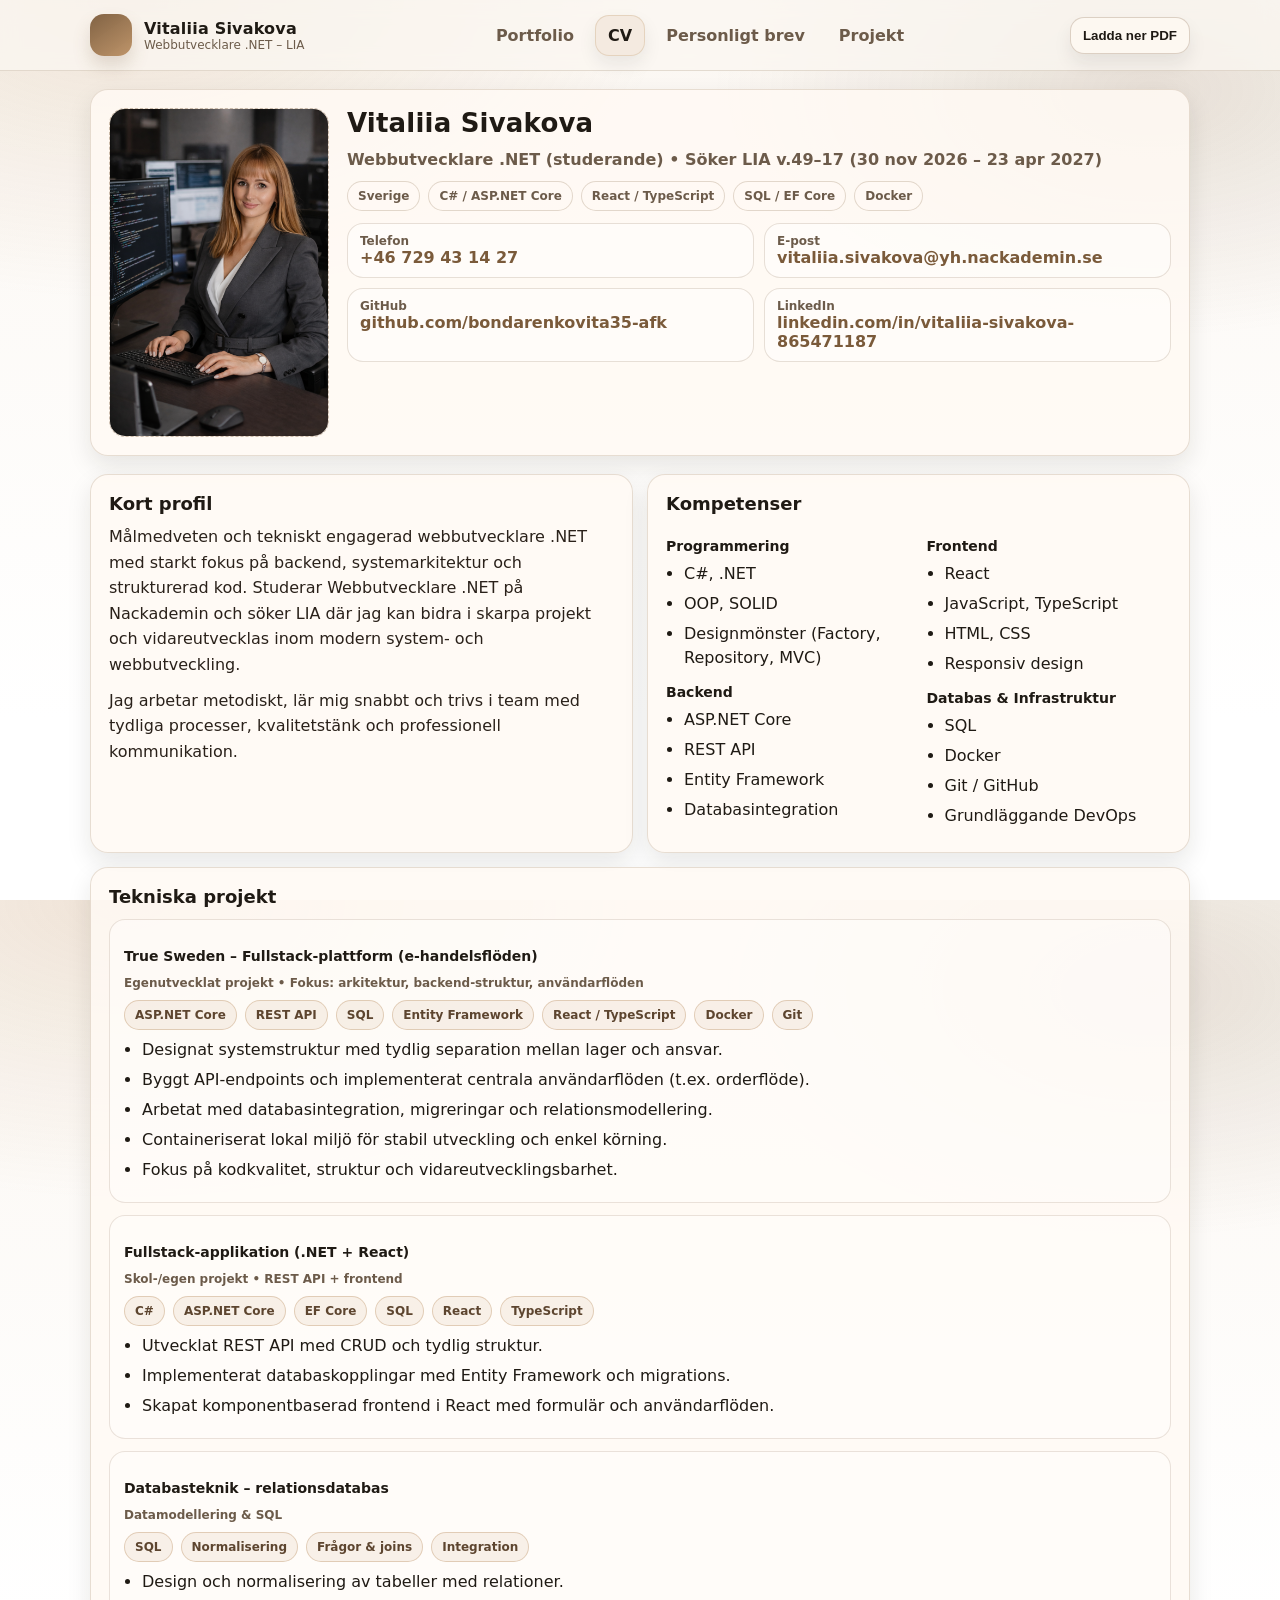
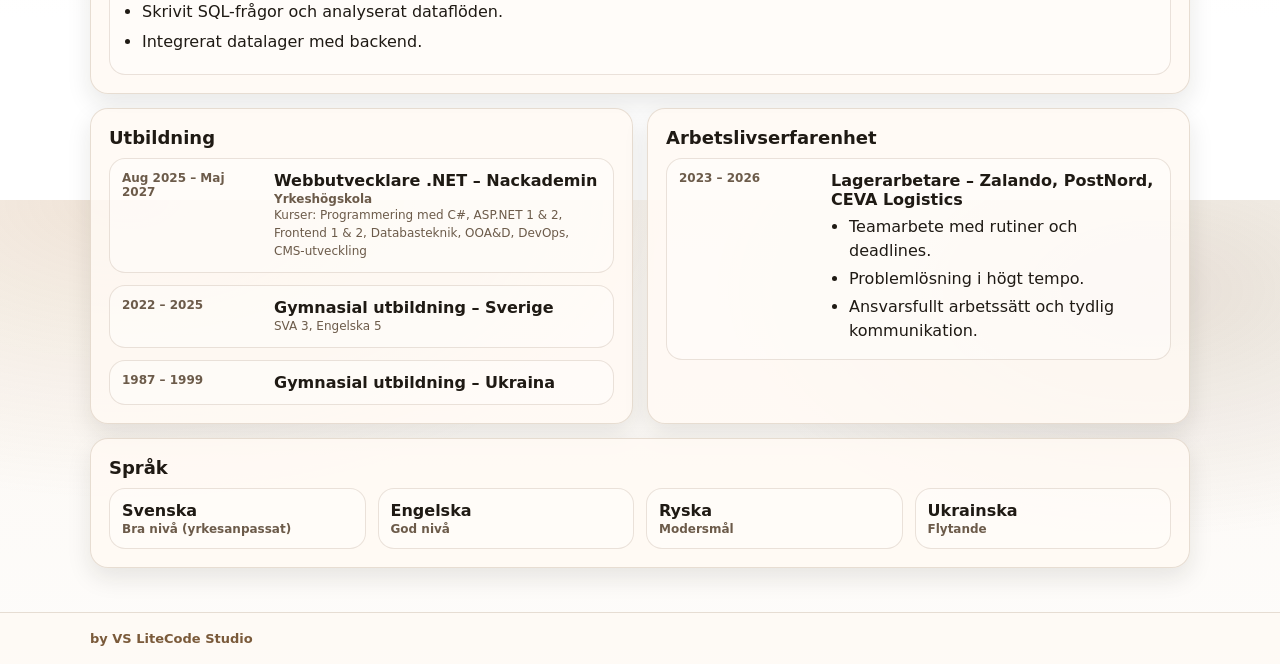
==== html/cv.html @ ac1c5d1e "First commit" ====
<!doctype html>
<html lang="sv">

<head>
  <meta charset="utf-8" />
  <meta name="viewport" content="width=device-width,initial-scale=1" />
  <title>CV – Vitaliia Sivakova</title>
  <link rel="stylesheet" href="../css/styles.css" />
  <meta name="theme-color" content="#7a5a3a" />
</head>

<body>
  <header class="topbar">
    <div class="container topbar__inner">
      <div class="brand">
        <div class="brand__mark" aria-hidden="true"></div>
        <div class="brand__text">
          <div class="brand__title">Vitaliia Sivakova</div>
          <div class="brand__subtitle">Webbutvecklare .NET – LIA</div>
        </div>
      </div>

      <nav class="tabs" aria-label="Sidor">
        <a class="tab" href="../index.html">Portfolio</a>
        <a class="tab tab--active" href="./cv.html" aria-current="page">CV</a>
        <a class="tab" href="./personligt-brev.html">Personligt brev</a>
        <a class="tab" href="./projects.html">Projekt</a>
      </nav>

      <div class="actions">
        <button class="btn btn--ghost" id="btnOpenPdf" data-pdf="../pdf/cv-vitaliia-sivakova.pdf" type="button"
          title="Öppna PDF-versionen av CV">
          Ladda ner PDF
        </button>
      </div>
    </div>
  </header>

  <main class="container page">
    <section class="card hero">
      <div class="hero__photo">
        <!-- Replace the image path with your own photo in /assets -->
        <img src="../assets/profile.jpg" alt="Profilfoto"
          onerror="this.style.display='none'; this.parentElement.classList.add('hero__photo--placeholder');" />
        <div class="photoPlaceholder">
          <div class="photoPlaceholder__text"></div>
        </div>
      </div>

      <div class="hero__content">
        <div class="hero__name">Vitaliia Sivakova</div>
        <div class="hero__role">Webbutvecklare .NET (studerande) • Söker LIA v.49–17 (30 nov 2026 – 23 apr 2027)</div>

        <div class="chips" aria-label="Snabb info">
          <span class="chip">Sverige</span>
          <span class="chip">C# / ASP.NET Core</span>
          <span class="chip">React / TypeScript</span>
          <span class="chip">SQL / EF Core</span>
          <span class="chip">Docker</span>
        </div>

        <div class="contactGrid">
          <div class="contactItem">
            <div class="contactItem__label">Telefon</div>
            <a class="contactItem__value" href="tel:+46729431427">+46 729 43 14 27</a>
          </div>
          <div class="contactItem">
            <div class="contactItem__label">E-post</div>
            <a class="contactItem__value"
              href="mailto:vitaliia.sivakova@yh.nackademin.se">vitaliia.sivakova@yh.nackademin.se</a>
          </div>
          <div class="contactItem">
            <div class="contactItem__label">GitHub</div>
            <a class="contactItem__value" href="https://github.com/bondarenkovita35-afk" target="_blank"
              rel="noreferrer">github.com/bondarenkovita35-afk</a>
          </div>
          <div class="contactItem">
            <div class="contactItem__label">LinkedIn</div>
            <a class="contactItem__value" href="https://www.linkedin.com/in/vitaliia-sivakova-865471187" target="_blank"
              rel="noreferrer">linkedin.com/in/vitaliia-sivakova-865471187</a>
          </div>
        </div>
      </div>
    </section>

    <section class="grid">
      <section class="card">
        <h2>Kort profil</h2>
        <p>
          Målmedveten och tekniskt engagerad webbutvecklare .NET med starkt fokus på backend, systemarkitektur och
          strukturerad kod.
          Studerar Webbutvecklare .NET på Nackademin och söker LIA där jag kan bidra i skarpa projekt och
          vidareutvecklas inom modern system- och webbutveckling.
        </p>
        <p>
          Jag arbetar metodiskt, lär mig snabbt och trivs i team med tydliga processer, kvalitetstänk och professionell
          kommunikation.
        </p>
      </section>

      <section class="card">
        <h2>Kompetenser</h2>
        <div class="twoCols">
          <div>
            <h3>Programmering</h3>
            <ul>
              <li>C#, .NET</li>
              <li>OOP, SOLID</li>
              <li>Designmönster (Factory, Repository, MVC)</li>
            </ul>

            <h3>Backend</h3>
            <ul>
              <li>ASP.NET Core</li>
              <li>REST API</li>
              <li>Entity Framework</li>
              <li>Databasintegration</li>
            </ul>
          </div>

          <div>
            <h3>Frontend</h3>
            <ul>
              <li>React</li>
              <li>JavaScript, TypeScript</li>
              <li>HTML, CSS</li>
              <li>Responsiv design</li>
            </ul>

            <h3>Databas & Infrastruktur</h3>
            <ul>
              <li>SQL</li>
              <li>Docker</li>
              <li>Git / GitHub</li>
              <li>Grundläggande DevOps</li>
            </ul>
          </div>
        </div>
      </section>

      <section class="card span2">
        <h2>Tekniska projekt</h2>

        <div class="project">
          <div class="project__head">
            <h3>True Sweden – Fullstack-plattform (e-handelsflöden)</h3>
            <div class="project__meta">Egenutvecklat projekt • Fokus: arkitektur, backend-struktur, användarflöden</div>
          </div>
          <div class="project__body">
            <div class="pillRow" aria-label="Tekniker">
              <span class="pill">ASP.NET Core</span>
              <span class="pill">REST API</span>
              <span class="pill">SQL</span>
              <span class="pill">Entity Framework</span>
              <span class="pill">React / TypeScript</span>
              <span class="pill">Docker</span>
              <span class="pill">Git</span>
            </div>
            <ul class="bullets">
              <li>Designat systemstruktur med tydlig separation mellan lager och ansvar.</li>
              <li>Byggt API-endpoints och implementerat centrala användarflöden (t.ex. orderflöde).</li>
              <li>Arbetat med databasintegration, migreringar och relationsmodellering.</li>
              <li>Containeriserat lokal miljö för stabil utveckling och enkel körning.</li>
              <li>Fokus på kodkvalitet, struktur och vidareutvecklingsbarhet.</li>
            </ul>
          </div>
        </div>

        <div class="project">
          <div class="project__head">
            <h3>Fullstack-applikation (.NET + React)</h3>
            <div class="project__meta">Skol-/egen projekt • REST API + frontend</div>
          </div>
          <div class="project__body">
            <div class="pillRow">
              <span class="pill">C#</span>
              <span class="pill">ASP.NET Core</span>
              <span class="pill">EF Core</span>
              <span class="pill">SQL</span>
              <span class="pill">React</span>
              <span class="pill">TypeScript</span>
            </div>
            <ul class="bullets">
              <li>Utvecklat REST API med CRUD och tydlig struktur.</li>
              <li>Implementerat databaskopplingar med Entity Framework och migrations.</li>
              <li>Skapat komponentbaserad frontend i React med formulär och användarflöden.</li>
            </ul>
          </div>
        </div>

        <div class="project">
          <div class="project__head">
            <h3>Databasteknik – relationsdatabas</h3>
            <div class="project__meta">Datamodellering & SQL</div>
          </div>
          <div class="project__body">
            <div class="pillRow">
              <span class="pill">SQL</span>
              <span class="pill">Normalisering</span>
              <span class="pill">Frågor & joins</span>
              <span class="pill">Integration</span>
            </div>
            <ul class="bullets">
              <li>Design och normalisering av tabeller med relationer.</li>
              <li>Skrivit SQL-frågor och analyserat dataflöden.</li>
              <li>Integrerat datalager med backend.</li>
            </ul>
          </div>
        </div>
      </section>

      <section class="card">
        <h2>Utbildning</h2>
        <div class="timeline">
          <div class="timeline__item">
            <div class="timeline__when">Aug 2025 – Maj 2027</div>
            <div class="timeline__what">
              <div class="timeline__title">Webbutvecklare .NET – Nackademin</div>
              <div class="timeline__sub">Yrkeshögskola</div>
              <div class="small">
                Kurser: Programmering med C#, ASP.NET 1 & 2, Frontend 1 & 2, Databasteknik, OOA&D, DevOps,
                CMS-utveckling
              </div>
            </div>
          </div>

          <div class="timeline__item">
            <div class="timeline__when">2022 – 2025</div>
            <div class="timeline__what">
              <div class="timeline__title">Gymnasial utbildning – Sverige</div>
              <div class="small">SVA 3, Engelska 5</div>
            </div>
          </div>

          <div class="timeline__item">
            <div class="timeline__when">1987 – 1999</div>
            <div class="timeline__what">
              <div class="timeline__title">Gymnasial utbildning – Ukraina</div>
            </div>
          </div>
        </div>
      </section>

      <section class="card">
        <h2>Arbetslivserfarenhet</h2>
        <div class="timeline">
          <div class="timeline__item">
            <div class="timeline__when">2023 – 2026</div>
            <div class="timeline__what">
              <div class="timeline__title">Lagerarbetare – Zalando, PostNord, CEVA Logistics</div>
              <ul class="bullets bullets--tight">
                <li>Teamarbete med rutiner och deadlines.</li>
                <li>Problemlösning i högt tempo.</li>
                <li>Ansvarsfullt arbetssätt och tydlig kommunikation.</li>
              </ul>
            </div>
          </div>
        </div>
      </section>

      <section class="card span2">
        <h2>Språk</h2>
        <div class="langGrid">
          <div class="lang">
            <div class="lang__name">Svenska</div>
            <div class="lang__level">Bra nivå (yrkesanpassat)</div>
          </div>
          <div class="lang">
            <div class="lang__name">Engelska</div>
            <div class="lang__level">God nivå</div>
          </div>
          <div class="lang">
            <div class="lang__name">Ryska</div>
            <div class="lang__level">Modersmål</div>
          </div>
          <div class="lang">
            <div class="lang__name">Ukrainska</div>
            <div class="lang__level">Flytande</div>
          </div>
        </div>
      </section>
    </section>
  </main>

  <footer class="footer">
    <div class="container footer__inner">
      <a href="https://bondarenkovita35-afk.github.io/vs-litecode-studio/" target="_blank" rel="noopener noreferrer">
        by <strong>VS LiteCode Studio</strong>
      </a>
    </div>
  </footer>
  <script src="../js/app.js"></script>
</body>

</html>
---- css/styles.css ----
/* VS LiteCode Studio – LIA CV (brown/beige UI) */
:root{
  --bg: #fbf7f2;
  --panel: #fffaf4;
  --ink: #1f1a14;
  --muted: #6c5b4a;
  --line: rgba(122, 90, 58, .18);
  --accent: #7a5a3a;
  --accent2:#b88a5b;
  --shadow: 0 10px 25px rgba(31,26,20,.10);
  --radius: 18px;
}

*{ box-sizing: border-box; }
html,body{ height:100%; }
body{
  margin:0;
  font-family: ui-sans-serif, system-ui, -apple-system, Segoe UI, Roboto, Helvetica, Arial, "Apple Color Emoji","Segoe UI Emoji";
  color: var(--ink);
  background:
    radial-gradient(900px 500px at 10% 0%, rgba(184,138,91,.18), transparent 60%),
    radial-gradient(800px 450px at 90% 10%, rgba(122,90,58,.16), transparent 55%),
    linear-gradient(180deg, var(--bg), #ffffff 80%);
}

a{ color: var(--accent); text-decoration: none; }
a:hover{ text-decoration: underline; }
.container{ width:min(1100px, calc(100% - 32px)); margin:0 auto; }

.topbar{
  position: sticky;
  top: 0;
  z-index: 20;
  backdrop-filter: blur(10px);
  background: rgba(251,247,242,.75);
  border-bottom: 1px solid var(--line);
}
.topbar__inner{
  display:flex;
  gap:16px;
  align-items:center;
  justify-content:space-between;
  padding: 14px 0;
}

.brand{ display:flex; gap:12px; align-items:center; min-width: 240px;}
.brand__mark{
  width: 42px; height: 42px; border-radius: 14px;
  background: linear-gradient(145deg, rgba(122,90,58,.95), rgba(184,138,91,.90));
  box-shadow: 0 10px 18px rgba(122,90,58,.20);
}
.brand__title{ font-weight: 750; letter-spacing:.2px; }
.brand__subtitle{ font-size: 12px; color: var(--muted); }

.tabs{ display:flex; gap:8px; align-items:center; }
.tab{
  padding: 10px 12px;
  border-radius: 14px;
  border: 1px solid transparent;
  color: var(--muted);
  background: transparent;
  font-weight: 600;
}
.tab--active{
  color: var(--ink);
  background: rgba(184,138,91,.12);
  border-color: rgba(184,138,91,.25);
  box-shadow: 0 8px 18px rgba(31,26,20,.08);
}

.actions{ display:flex; align-items:center; gap:10px; }
.btn{
  border: 1px solid rgba(122,90,58,.25);
  background: linear-gradient(180deg, rgba(255,250,244,.9), rgba(255,250,244,.6));
  color: var(--ink);
  padding: 10px 12px;
  border-radius: 14px;
  cursor: pointer;
  font-weight: 700;
  box-shadow: 0 10px 18px rgba(31,26,20,.08);
}
.btn:hover{ transform: translateY(-1px); }
.btn:active{ transform: translateY(0); }
.btn--ghost{
  background: rgba(255,250,244,.65);
}

.page{ padding: 18px 0 44px; }

.card{
  background: rgba(255,250,244,.86);
  border: 1px solid var(--line);
  border-radius: var(--radius);
  box-shadow: var(--shadow);
  padding: 18px;
}

.hero{
  display:grid;
  grid-template-columns: 220px 1fr;
  gap: 18px;
  align-items: stretch;
}
.hero__photo{
  border-radius: 16px;
  border: 1px dashed rgba(122,90,58,.35);
  background: linear-gradient(180deg, rgba(184,138,91,.10), rgba(122,90,58,.06));
  overflow:hidden;
  position: relative;
  min-height: 220px;
}
.hero__photo img{
  width:100%; height:100%;
  object-fit: cover;
  display:block;
}
.hero__photo--placeholder img{ display:none; }
.photoPlaceholder{
  position:absolute; inset:0;
  display:flex; flex-direction:column; align-items:center; justify-content:center;
  gap:10px;
  padding: 16px;
  text-align:center;
  color: var(--muted);
}
.photoPlaceholder__circle{
  width:72px; height:72px;
  border-radius: 999px;
  border: 1px solid rgba(122,90,58,.25);
  background: rgba(255,250,244,.6);
  box-shadow: 0 12px 22px rgba(31,26,20,.08);
}
.photoPlaceholder__text{ font-size: 12px; }

.hero__content{ display:flex; flex-direction:column; gap:12px; }
.hero__name{ font-size: 26px; font-weight: 820; letter-spacing:.2px; }
.hero__role{ color: var(--muted); font-weight: 600; }

.chips{ display:flex; flex-wrap:wrap; gap:8px; }
.chip{
  padding: 7px 10px;
  border-radius: 999px;
  border: 1px solid rgba(122,90,58,.22);
  background: rgba(255,250,244,.70);
  font-size: 12px;
  font-weight: 700;
  color: var(--muted);
}

.contactGrid{
  display:grid;
  grid-template-columns: repeat(2, minmax(0,1fr));
  gap: 10px;
}
.contactItem{
  padding: 10px 12px;
  border-radius: 16px;
  border: 1px solid rgba(122,90,58,.18);
  background: rgba(255,255,255,.45);
}
.contactItem__label{ font-size: 12px; color: var(--muted); font-weight: 700; }
.contactItem__value{ font-weight: 750; }

.grid{
  margin-top: 18px;
  display:grid;
  grid-template-columns: repeat(2, minmax(0,1fr));
  gap: 14px;
}
.span2{ grid-column: 1 / -1; }

h1{ margin:0 0 6px; font-size: 28px; }
h2{ margin:0 0 10px; font-size: 18px; }
h3{ margin: 14px 0 8px; font-size: 14px; color: var(--ink); }
p{ margin: 0 0 10px; color: #2a211a; line-height: 1.6; }
ul{ margin: 0; padding-left: 18px; }
li{ margin: 6px 0; line-height: 1.5; }

.twoCols{
  display:grid;
  grid-template-columns: repeat(2, minmax(0,1fr));
  gap: 16px;
}
.small{ font-size: 12px; color: var(--muted); line-height: 1.5; }
.muted{ color: var(--muted); }

.project{
  border: 1px solid rgba(122,90,58,.16);
  border-radius: 16px;
  padding: 14px;
  background: rgba(255,255,255,.40);
  margin-top: 12px;
}
.project__head{ display:flex; flex-direction:column; gap:4px; }
.project__meta{ color: var(--muted); font-weight: 650; font-size: 12px; }
.pillRow{ display:flex; flex-wrap:wrap; gap:8px; margin: 10px 0 8px; }
.pill{
  font-size: 12px;
  padding: 7px 10px;
  border-radius: 999px;
  border: 1px solid rgba(184,138,91,.35);
  background: rgba(184,138,91,.10);
  color: #5d452f;
  font-weight: 750;
}

.bullets{ margin-top: 6px; }
.bullets--tight li{ margin: 4px 0; }

.timeline{ display:flex; flex-direction:column; gap: 12px; }
.timeline__item{
  display:grid;
  grid-template-columns: 140px 1fr;
  gap: 12px;
  padding: 12px;
  border-radius: 16px;
  border: 1px solid rgba(122,90,58,.16);
  background: rgba(255,255,255,.38);
}
.timeline__when{ color: var(--muted); font-weight: 800; font-size: 12px; }
.timeline__title{ font-weight: 820; }
.timeline__sub{ color: var(--muted); font-weight: 700; font-size: 12px; margin-top: 2px; }

.langGrid{
  display:grid;
  grid-template-columns: repeat(4, minmax(0,1fr));
  gap: 12px;
}
.lang{
  padding: 12px;
  border-radius: 16px;
  border: 1px solid rgba(122,90,58,.16);
  background: rgba(255,255,255,.38);
}
.lang__name{ font-weight: 820; }
.lang__level{ color: var(--muted); font-weight: 650; font-size: 12px; margin-top: 2px; }

.footer{
  border-top: 1px solid var(--line);
  background: rgba(255,250,244,.70);
  padding: 18px 0;
}
.footer__inner{
  display:flex;
  justify-content:space-between;
  align-items:center;
  gap: 12px;
  color: var(--muted);
  font-weight: 650;
  font-size: 13px;
}
.footer a{ font-weight: 750; }

.letter{ padding: 20px; }
.letter__head{
  display:flex;
  justify-content:space-between;
  gap: 14px;
  flex-wrap: wrap;
  border-bottom: 1px solid rgba(122,90,58,.14);
  padding-bottom: 14px;
  margin-bottom: 14px;
}
.letter__contact{
  text-align:right;
  color: var(--muted);
  font-weight: 650;
}
.dot{ padding: 0 8px; color: rgba(122,90,58,.45); }
.printHint{
  margin-top: 14px;
  padding: 12px;
  border-radius: 14px;
  border: 1px dashed rgba(122,90,58,.30);
  background: rgba(184,138,91,.08);
  color: #5c4530;
  font-size: 12px;
  font-weight: 650;
}

/* Responsive */
@media (max-width: 900px){
  .hero{ grid-template-columns: 180px 1fr; }
  .langGrid{ grid-template-columns: repeat(2, minmax(0,1fr)); }
}
@media (max-width: 720px){
  .topbar__inner{ flex-wrap:wrap; justify-content: center; }
  .brand{ width:100%; justify-content:center; }
  .tabs{ width:100%; justify-content:center; }
  .actions{ width:100%; justify-content:center; }
  .hero{ grid-template-columns: 1fr; }
  .contactGrid{ grid-template-columns: 1fr; }
  .grid{ grid-template-columns: 1fr; }
  .span2{ grid-column: auto; }
  .twoCols{ grid-template-columns: 1fr; }
  .timeline__item{ grid-template-columns: 1fr; }
  .letter__contact{ text-align:left; }
  .footer__inner{ flex-direction:column; align-items:flex-start; }
}

/* Print / PDF */
@media print{
  .topbar, .footer, .actions, .tabs{ display:none !important; }
  body{ background: #fff; }
  .container{ width: 100%; margin:0; }
  .page{ padding:0; }
  .card{ box-shadow:none; border: none; background:#fff; padding: 0; }
  .hero{ border-bottom: 1px solid #ddd; padding-bottom: 10px; margin-bottom: 10px; }
  a{ color:#000; text-decoration:none; }
  .printHint{ display:none; }
}


.eyebrow{
  display:inline-block;
  margin-bottom:10px;
  padding:6px 10px;
  border-radius:999px;
  border:1px solid rgba(184,138,91,.35);
  background: rgba(184,138,91,.10);
  color:#5d452f;
  font-size:12px;
  font-weight:800;
  letter-spacing:.3px;
  text-transform:uppercase;
}
.lede{ font-size:16px; color:#3a3028; }
.portfolioHero{
  display:grid;
  grid-template-columns: 1.3fr .9fr;
  gap:20px;
  align-items:start;
}
.portfolioHero__copy h1{ font-size:34px; line-height:1.15; margin-bottom:12px; }
.portfolioHero__panel{ display:grid; gap:14px; }
.heroPhotoCard, .summaryCard, .miniCard{
  background: rgba(255,255,255,.42);
  border: 1px solid rgba(122,90,58,.16);
  border-radius: 18px;
  box-shadow: 0 10px 22px rgba(31,26,20,.06);
}
.heroPhotoCard{ overflow:hidden; }
.heroPhotoCard img{ display:block; width:100%; height:100%; min-height:330px; object-fit:cover; }
.summaryCard, .miniCard{ padding:16px; }
.ctaRow{ display:flex; flex-wrap:wrap; gap:10px; margin-top:14px; }
.spotlightCard{
  background: linear-gradient(180deg, rgba(255,250,244,.9), rgba(248,241,232,.92));
}
.threeCols{
  display:grid;
  grid-template-columns: repeat(3, minmax(0,1fr));
  gap:16px;
}
.sectionTitleWrap{
  display:flex;
  align-items:center;
  justify-content:space-between;
  gap:12px;
  margin-bottom:10px;
}
.sectionBadge{
  padding:7px 10px;
  border-radius:999px;
  border:1px solid rgba(122,90,58,.2);
  background: rgba(255,255,255,.5);
  color: var(--muted);
  font-size:12px;
  font-weight:800;
}
.portfolioGrid{
  display:grid;
  grid-template-columns: repeat(3, minmax(0,1fr));
  gap:14px;
  margin-top:12px;
}
.introBanner{ margin-bottom: 2px; }

@media (max-width: 900px){
  .portfolioHero, .portfolioGrid, .threeCols{ grid-template-columns: 1fr; }
}
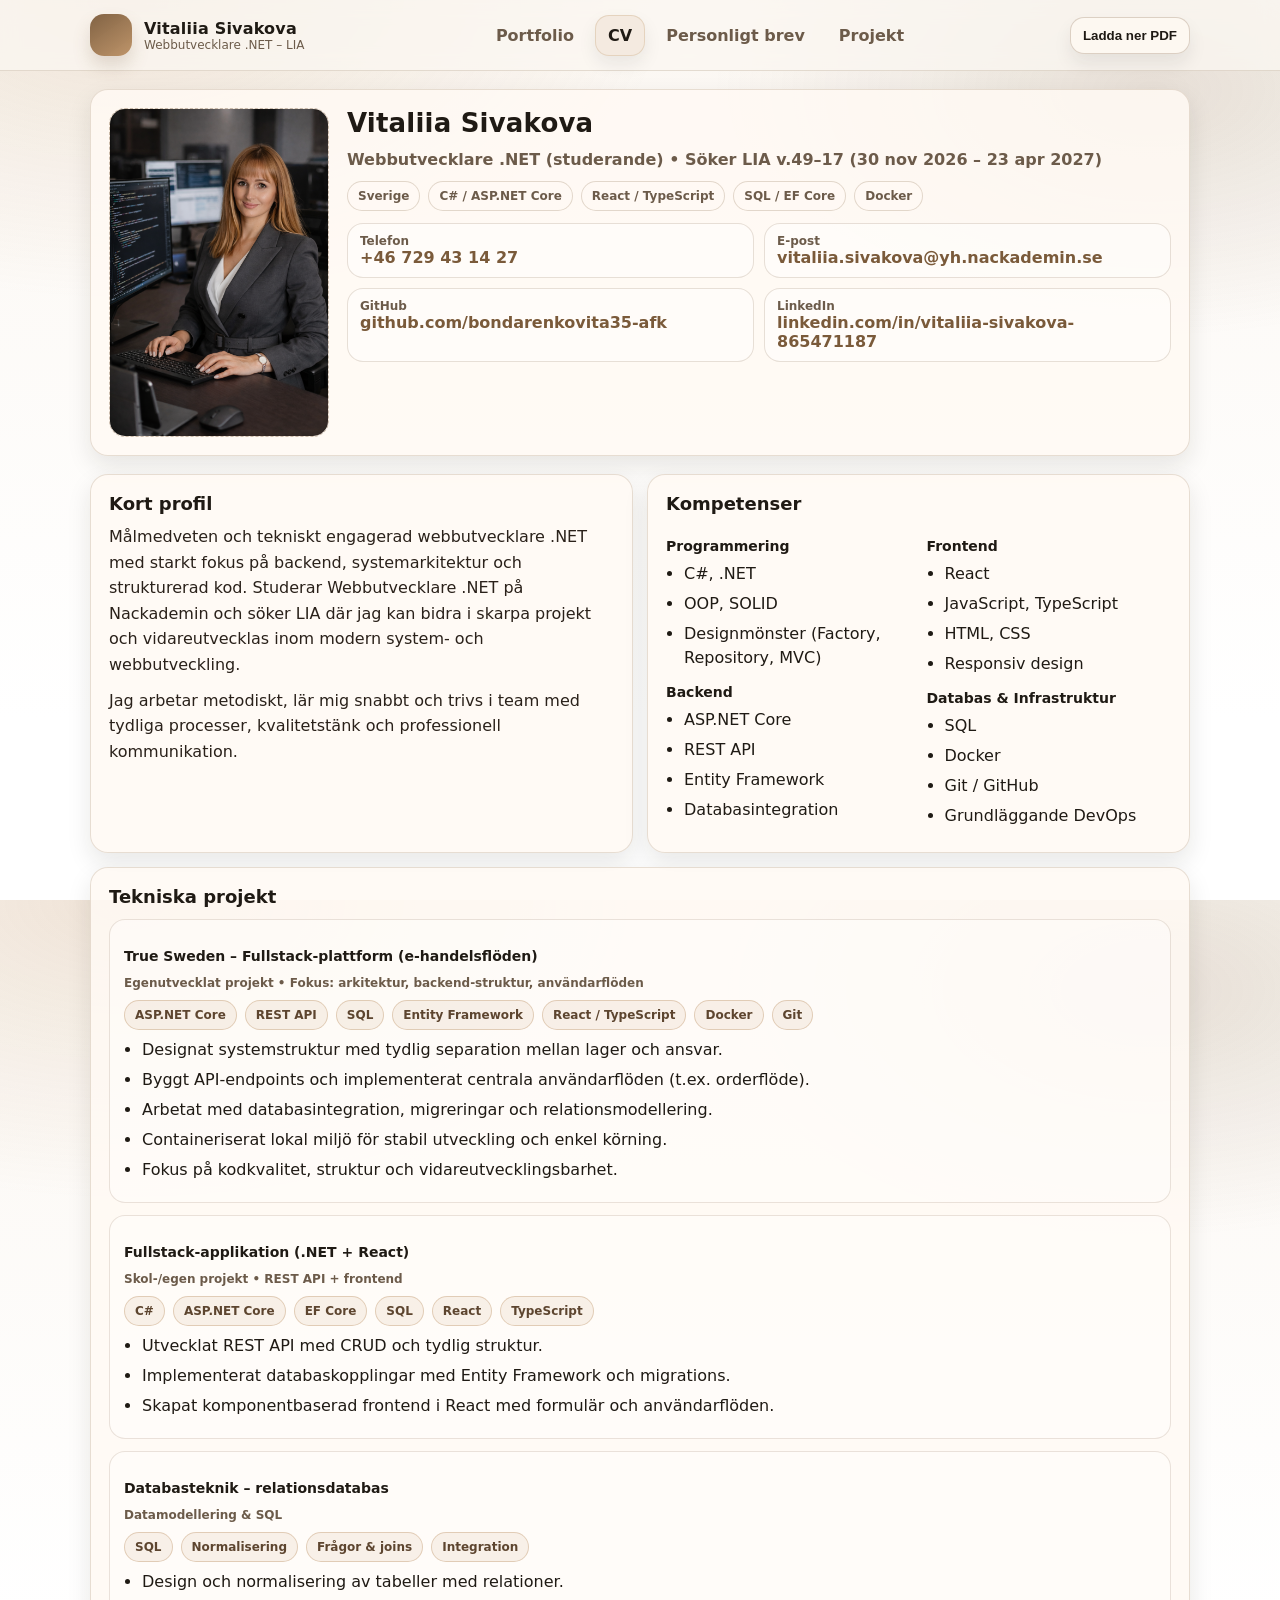
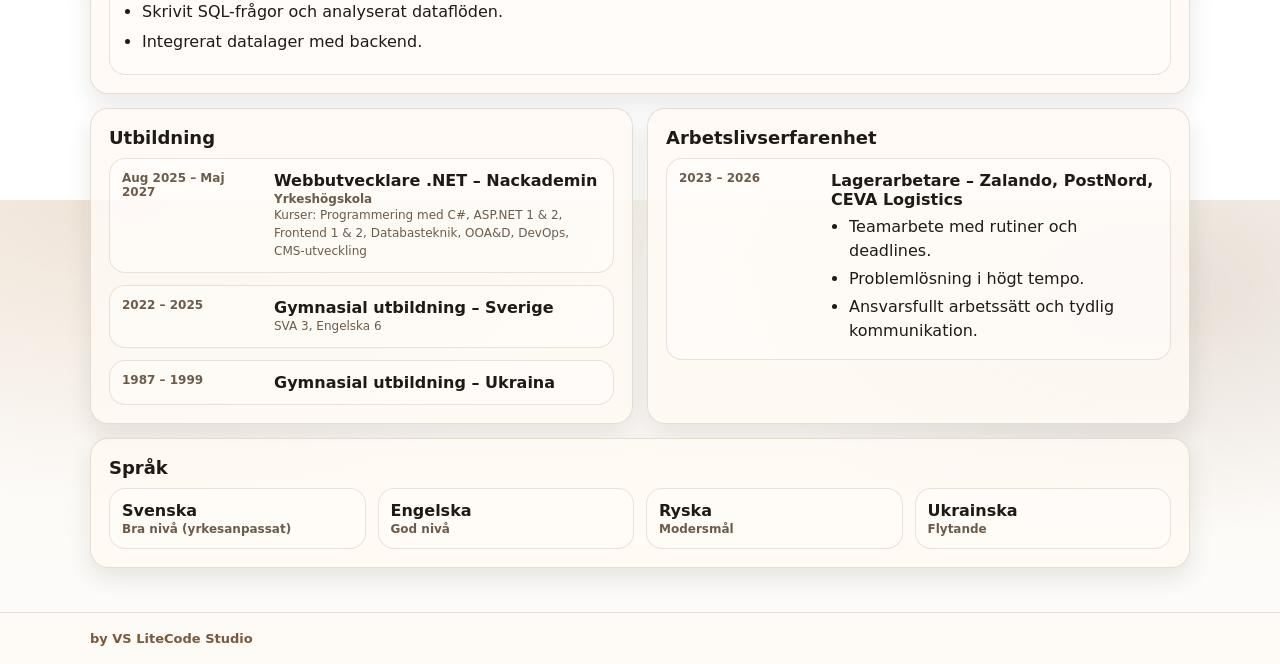
==== commit bdba395a: "kommit" ====
--- a/html/cv.html
+++ b/html/cv.html
@@ -228,7 +228,7 @@
             <div class="timeline__when">2022 – 2025</div>
             <div class="timeline__what">
               <div class="timeline__title">Gymnasial utbildning – Sverige</div>
-              <div class="small">SVA 3, Engelska 5</div>
+              <div class="small">SVA 3, Engelska 6</div>
             </div>
           </div>
 
